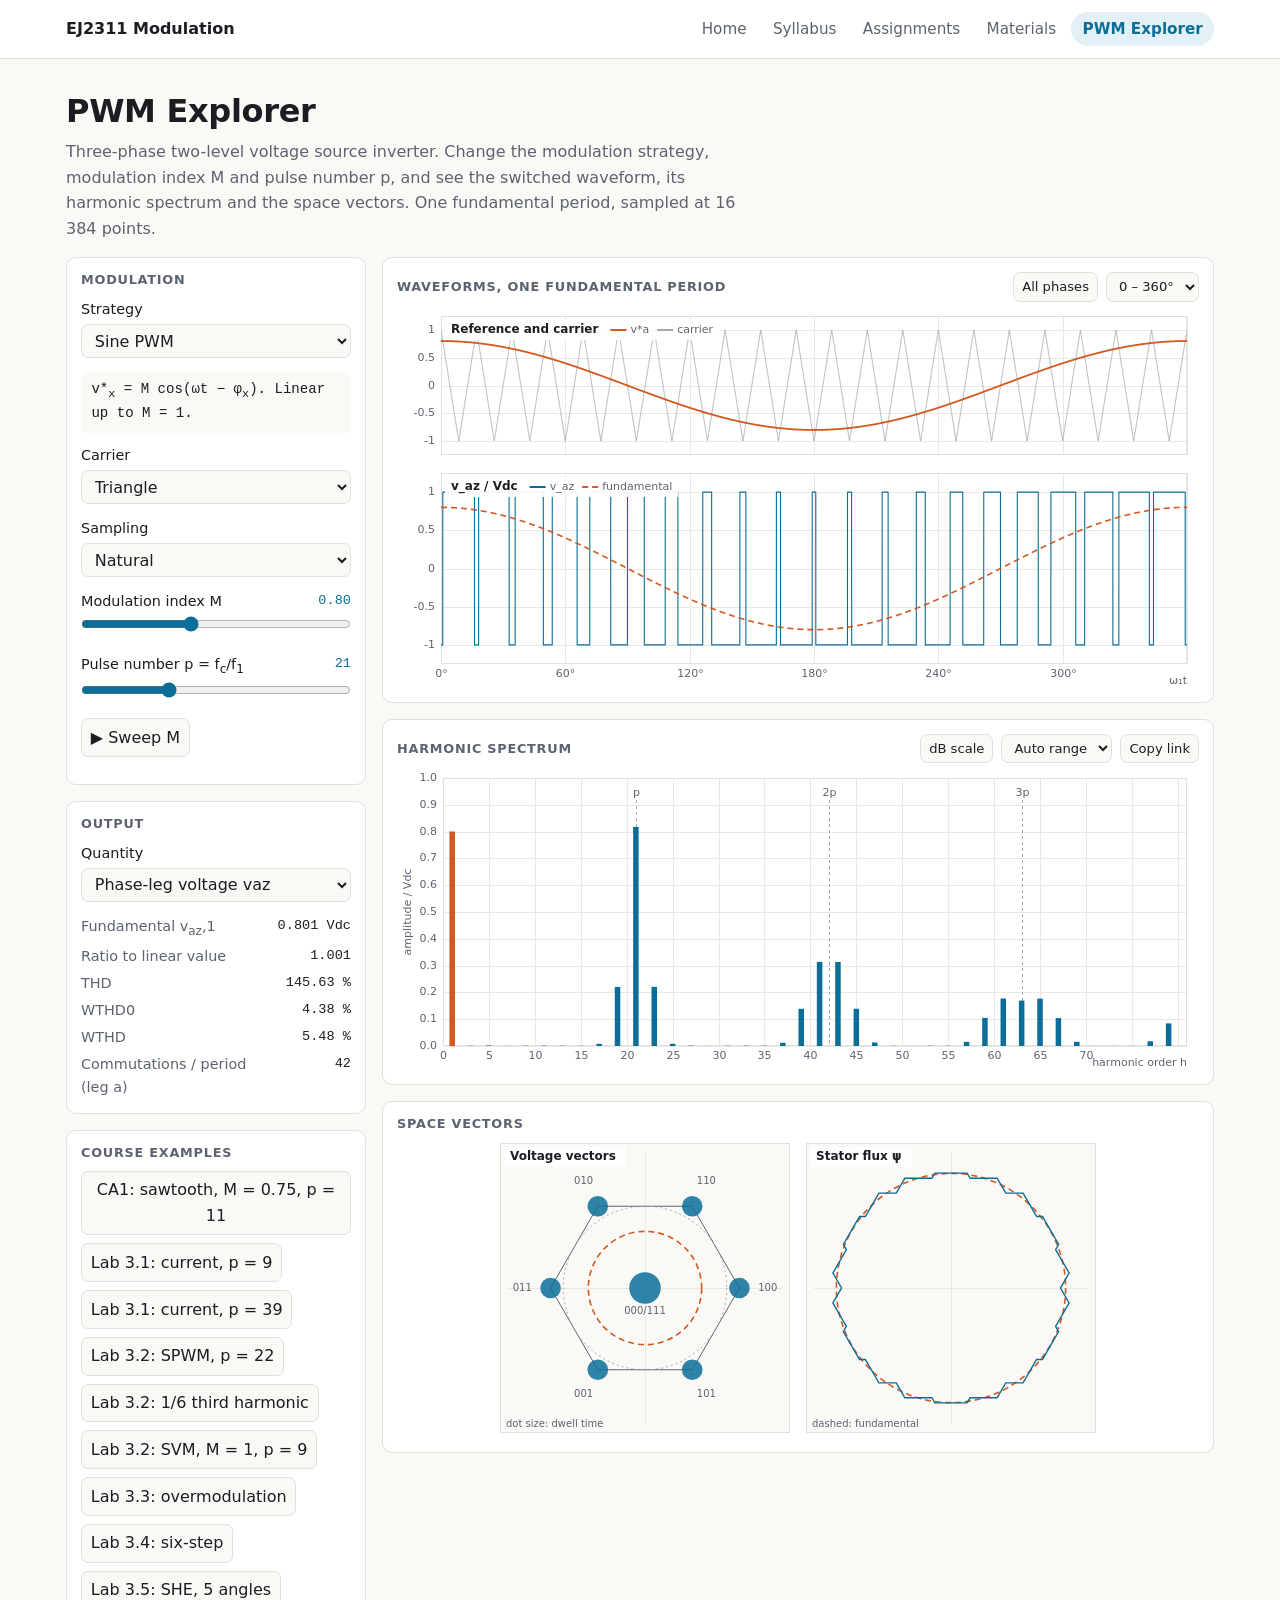
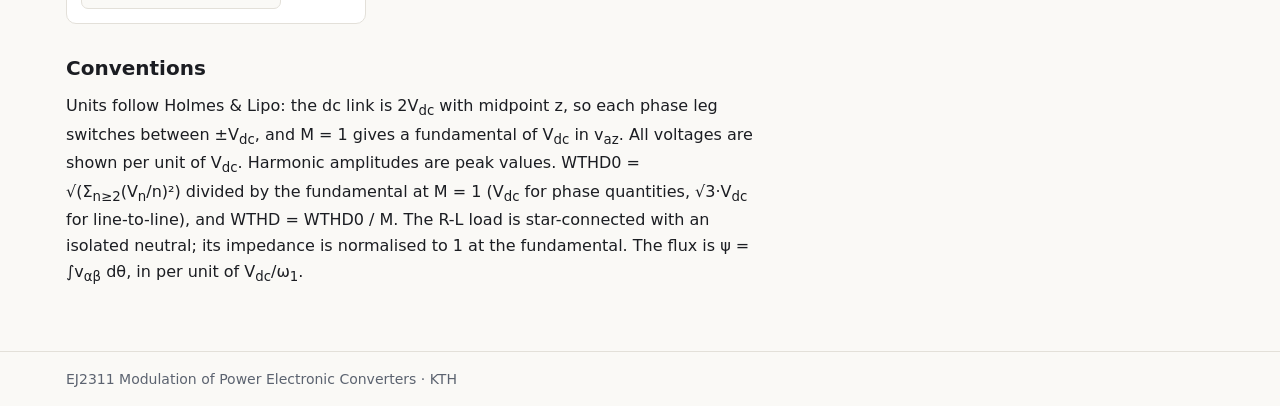
==== explorer.html @ 9af11e2a "Add EJ2311 course site with interactive PWM explorer Static GitHub Pages site for EJ2311 Modulation " ====
<!doctype html>
<html lang="en">
<head>
  <meta charset="utf-8">
  <meta name="viewport" content="width=device-width, initial-scale=1">
  <title>PWM Explorer · EJ2311</title>
  <meta name="description" content="Interactive PWM explorer: carrier-based PWM, zero-sequence injection, SVM, overmodulation, six-step and selective harmonic elimination, with waveform, harmonic spectrum and space vectors.">
  <link rel="stylesheet" href="assets/css/style.css">
</head>
<body>
  <header class="site-header">
    <div class="wrap">
      <a class="brand" href="index.html">EJ2311 Modulation</a>
      <nav aria-label="Main">
        <a href="index.html">Home</a>
        <a href="syllabus.html">Syllabus</a>
        <a href="assignments.html">Assignments</a>
        <a href="materials.html">Materials</a>
        <a href="explorer.html" aria-current="page">PWM Explorer</a>
      </nav>
    </div>
  </header>

  <main class="wrap">
    <h1>PWM Explorer</h1>
    <p class="muted">Three-phase two-level voltage source inverter. Change the modulation strategy, modulation index M and
      pulse number p, and see the switched waveform, its harmonic spectrum and the space vectors.
      One fundamental period, sampled at 16 384 points.</p>

    <div class="demo">
      <!-- Controls -->
      <div>
        <section class="panel" aria-labelledby="h-strat">
          <h2 id="h-strat">Modulation</h2>
          <div class="ctl">
            <label for="strat">Strategy</label>
            <select id="strat">
              <optgroup label="Carrier-based">
                <option value="spwm">Sine PWM</option>
                <option value="thi">Sine PWM + 1/6 third harmonic</option>
                <option value="svm">SVM (centred zero vectors)</option>
                <option value="dpwm1">Discontinuous PWM (DPWM1)</option>
              </optgroup>
              <optgroup label="Programmed">
                <option value="sixstep">Six-step</option>
                <option value="she">Selective harmonic elimination</option>
              </optgroup>
            </select>
          </div>
          <p class="equation" id="equation"></p>
          <div class="ctl" data-for="spwm thi svm dpwm1">
            <label for="carrier">Carrier</label>
            <select id="carrier">
              <option value="tri">Triangle</option>
              <option value="sawr">Sawtooth, rising</option>
              <option value="sawf">Sawtooth, falling</option>
            </select>
          </div>
          <div class="ctl" data-for="spwm thi svm dpwm1">
            <label for="samp">Sampling</label>
            <select id="samp">
              <option value="nat">Natural</option>
              <option value="sym">Regular, symmetrical</option>
              <option value="asym">Regular, asymmetrical</option>
            </select>
          </div>
          <div class="ctl" data-for="she">
            <label for="nshe">Switching angles per quarter period</label>
            <select id="nshe">
              <option value="1">1 angle</option>
              <option value="3">3 angles (eliminates 5, 7)</option>
              <option value="5" selected>5 angles (eliminates 5, 7, 11, 13)</option>
              <option value="7">7 angles (eliminates 5 … 19)</option>
            </select>
          </div>
          <div class="ctl" data-for="spwm thi svm dpwm1 she">
            <label for="M"><span>Modulation index M</span> <output id="M-out"></output></label>
            <input type="range" id="M" min="0" max="2" step="0.01" value="0.8">
          </div>
          <div class="ctl" data-for="spwm thi svm dpwm1">
            <label for="p"><span>Pulse number p = f<sub>c</sub>/f<sub>1</sub></span> <output id="p-out"></output></label>
            <input type="range" id="p" min="3" max="60" step="1" value="21">
          </div>
          <div class="btn-row ctl" data-for="spwm thi svm dpwm1 she">
            <button type="button" id="sweep" aria-pressed="false">▶ Sweep M</button>
          </div>
        </section>

        <section class="panel" aria-labelledby="h-out">
          <h2 id="h-out">Output</h2>
          <div class="ctl">
            <label for="out">Quantity</label>
            <select id="out">
              <option value="vaz">Phase-leg voltage vaz</option>
              <option value="vab">Line-to-line voltage vab</option>
              <option value="van">Load phase voltage van</option>
              <option value="ia">Phase current ia (R-L load)</option>
            </select>
          </div>
          <div class="ctl" id="phi-ctl">
            <label for="phi"><span>Load angle φ<sub>1</sub> = atan(ω<sub>1</sub>L/R)</span> <output id="phi-out"></output></label>
            <input type="range" id="phi" min="0" max="89" step="1" value="70">
          </div>
          <dl class="readout" id="readout"></dl>
          <p class="note" id="note" role="status"></p>
          <p class="info" id="info"></p>
        </section>

        <section class="panel" aria-labelledby="h-presets">
          <h2 id="h-presets">Course examples</h2>
          <div class="btn-row" id="presets"></div>
        </section>
      </div>

      <!-- Plots -->
      <div>
        <section class="panel" aria-labelledby="h-time">
          <div class="plot-head">
            <h2 id="h-time">Waveforms, one fundamental period</h2>
            <div class="btn-row">
              <button type="button" id="allph" aria-pressed="false">All phases</button>
              <select id="view" aria-label="Angle range shown">
                <option value="360" selected>0 – 360°</option>
                <option value="180">0 – 180°</option>
                <option value="90">0 – 90°</option>
              </select>
            </div>
          </div>
          <canvas class="plot" id="timeCanvas" role="img" aria-label="Carrier and references, and the switched output waveform"></canvas>
        </section>

        <section class="panel" aria-labelledby="h-spec">
          <div class="plot-head">
            <h2 id="h-spec">Harmonic spectrum</h2>
            <div class="btn-row">
              <button type="button" id="scale" aria-pressed="false">dB scale</button>
              <select id="hmax" aria-label="Highest harmonic shown">
                <option value="auto" selected>Auto range</option>
                <option value="25">h ≤ 25</option>
                <option value="50">h ≤ 50</option>
                <option value="100">h ≤ 100</option>
                <option value="200">h ≤ 200</option>
              </select>
              <button type="button" id="share">Copy link</button>
            </div>
          </div>
          <canvas class="plot" id="specCanvas" role="img" aria-label="Harmonic amplitudes versus harmonic order"></canvas>
        </section>

        <section class="panel" aria-labelledby="h-sv">
          <div class="plot-head">
            <h2 id="h-sv">Space vectors</h2>
          </div>
          <canvas class="plot" id="svCanvas" role="img" aria-label="Voltage vectors used and stator flux trajectory in the alpha-beta plane"></canvas>
        </section>
      </div>
    </div>

    <h2>Conventions</h2>
    <p>Units follow Holmes &amp; Lipo: the dc link is 2V<sub>dc</sub> with midpoint z, so each phase leg switches between
      ±V<sub>dc</sub>, and M = 1 gives a fundamental of V<sub>dc</sub> in v<sub>az</sub>. All voltages are shown per unit of V<sub>dc</sub>.
      Harmonic amplitudes are peak values. WTHD0 = √(Σ<sub>n≥2</sub>(V<sub>n</sub>/n)²) divided by the fundamental at M = 1
      (V<sub>dc</sub> for phase quantities, √3·V<sub>dc</sub> for line-to-line), and WTHD = WTHD0 / M.
      The R-L load is star-connected with an isolated neutral; its impedance is normalised to 1 at the fundamental.
      The flux is ψ = ∫v<sub>αβ</sub> dθ, in per unit of V<sub>dc</sub>/ω<sub>1</sub>.</p>
  </main>

  <footer class="site-footer"><div class="wrap">EJ2311 Modulation of Power Electronic Converters · KTH</div></footer>

  <script src="assets/js/fft.js"></script>
  <script src="assets/js/explorer.js"></script>
</body>
</html>
---- assets/css/style.css ----
/* Course site styles. Colours are tokens so light/dark both work. */
:root {
  --bg: #faf9f6;
  --surface: #ffffff;
  --text: #1b1d22;
  --muted: #5c6370;
  --border: #e3e0d9;
  --accent: #0b6e99;
  --accent-soft: #e3f1f7;
  --c-signal: #0b6e99;   /* modulated output */
  --c-message: #d4581f;  /* message / reference */
  --c-aux: #7a8f3c;      /* second message trace (Q, phase b) */
  --c-third: #8a5cc2;    /* third phase */
  --c-carrier: #a3a8b1;  /* carrier, envelopes */
  --c-grid: #ebe8e1;
  --warn: #a8480f;
  --radius: 10px;
  --font: system-ui, -apple-system, "Segoe UI", Roboto, sans-serif;
  --mono: ui-monospace, "Cascadia Code", Consolas, monospace;
}
@media (prefers-color-scheme: dark) {
  :root {
    --bg: #14161a;
    --surface: #1c1f25;
    --text: #e8e8ea;
    --muted: #9aa1ad;
    --border: #2d3139;
    --accent: #5ab8de;
    --accent-soft: #1d3642;
    --c-signal: #5ab8de;
    --c-message: #f09a63;
    --c-aux: #b5cc6e;
    --c-third: #b79be6;
    --c-carrier: #6b727e;
    --c-grid: #262a31;
    --warn: #f0a877;
  }
}

* { box-sizing: border-box; }
html { -webkit-text-size-adjust: 100%; }
body {
  margin: 0;
  background: var(--bg);
  color: var(--text);
  font: 16px/1.6 var(--font);
}
a { color: var(--accent); }
h1, h2, h3 { line-height: 1.25; text-wrap: balance; }
h1 { font-size: 2rem; margin: 0 0 .5rem; letter-spacing: -.01em; }
h2 { font-size: 1.25rem; margin: 2rem 0 .75rem; }
p { margin: 0 0 1rem; max-width: 68ch; }
.muted { color: var(--muted); }

/* Header / nav */
.site-header { border-bottom: 1px solid var(--border); background: var(--surface); }
.site-header .wrap { display: flex; flex-wrap: wrap; align-items: center; gap: .25rem 1.5rem; padding-block: .75rem; }
.brand { font-weight: 650; color: var(--text); text-decoration: none; margin-right: auto; }
.site-header nav { display: flex; flex-wrap: wrap; gap: .25rem; }
.site-header nav a {
  padding: .3rem .7rem; border-radius: 999px; text-decoration: none;
  color: var(--muted); font-size: .95rem;
}
.site-header nav a:hover { color: var(--text); background: var(--accent-soft); }
.site-header nav a[aria-current="page"] { color: var(--accent); background: var(--accent-soft); font-weight: 600; }

.wrap { max-width: 1180px; margin: 0 auto; padding-inline: 16px; }
main.wrap { padding-block: 2rem 3rem; }
.site-footer { border-top: 1px solid var(--border); color: var(--muted); font-size: .875rem; }
.site-footer .wrap { padding-block: 1rem; }

/* Cards */
.cards { display: grid; grid-template-columns: repeat(auto-fit, minmax(230px, 1fr)); gap: 14px; margin: 1.25rem 0; }
.card {
  display: block; padding: 1rem 1.1rem; background: var(--surface);
  border: 1px solid var(--border); border-radius: var(--radius);
  text-decoration: none; color: inherit;
}
a.card:hover { border-color: var(--accent); }
.card h3 { margin: 0 0 .25rem; font-size: 1.05rem; color: var(--accent); }
.card p { margin: 0; color: var(--muted); font-size: .93rem; }

/* Tables */
.table-scroll { overflow-x: auto; }
table { border-collapse: collapse; width: 100%; background: var(--surface); border: 1px solid var(--border); border-radius: var(--radius); }
th, td { text-align: left; padding: .55rem .8rem; border-bottom: 1px solid var(--border); vertical-align: top; }
th { font-size: .8rem; text-transform: uppercase; letter-spacing: .05em; color: var(--muted); }
tr:last-child td { border-bottom: 0; }
td.num { font-variant-numeric: tabular-nums; white-space: nowrap; }

/* ---------- Interactive demo layout ---------- */
.demo { display: grid; grid-template-columns: 300px minmax(0, 1fr); gap: 16px; align-items: start; }
.demo > * { min-width: 0; }
@media (max-width: 860px) { .demo { grid-template-columns: minmax(0, 1fr); } }

.panel { background: var(--surface); border: 1px solid var(--border); border-radius: var(--radius); padding: 14px; }
.panel + .panel { margin-top: 16px; }
.panel h2 { margin: 0 0 .6rem; font-size: .8rem; text-transform: uppercase; letter-spacing: .06em; color: var(--muted); }

.ctl { margin-bottom: .8rem; }
.ctl[hidden] { display: none; }
.ctl label { display: flex; justify-content: space-between; gap: .5rem; font-size: .9rem; }
.ctl output { font-family: var(--mono); font-size: .85rem; color: var(--accent); white-space: nowrap; }
.ctl input[type="range"] { width: 100%; margin: .2rem 0 0; accent-color: var(--accent); }
select, button {
  font: inherit; color: var(--text); background: var(--bg);
  border: 1px solid var(--border); border-radius: 7px; padding: .35rem .55rem;
}
select { width: 100%; margin-top: .2rem; }
button { cursor: pointer; }
button:hover { border-color: var(--accent); }
button[aria-pressed="true"] { background: var(--accent-soft); border-color: var(--accent); color: var(--accent); }
.btn-row { display: flex; gap: .5rem; flex-wrap: wrap; }
:focus-visible { outline: 2px solid var(--accent); outline-offset: 2px; }

.equation { font-family: var(--mono); font-size: .88rem; background: var(--bg); border-radius: 7px; padding: .5rem .65rem; margin: 0 0 .7rem; line-height: 1.5; }
.readout { display: grid; grid-template-columns: 1fr auto; gap: .25rem .75rem; margin: 0; font-size: .9rem; }
.readout dt { color: var(--muted); }
.readout dd { margin: 0; font-family: var(--mono); font-size: .85rem; text-align: right; font-variant-numeric: tabular-nums; }
.note { margin: .7rem 0 0; font-size: .85rem; color: var(--warn); }
.note:empty, .info:empty { display: none; }
.info { margin: .6rem 0 0; font-size: .85rem; color: var(--muted); }

.plot-head { display: flex; align-items: center; justify-content: space-between; gap: .5rem; flex-wrap: wrap; margin-bottom: .4rem; }
.plot-head h2 { margin: 0; }
.plot-head .btn-row button, .plot-head select { font-size: .82rem; padding: .2rem .5rem; width: auto; margin: 0; }
canvas.plot { display: block; width: 100%; touch-action: pan-y; }
#timeCanvas { height: 380px; }
#specCanvas { height: 300px; cursor: crosshair; }
#svCanvas { height: 300px; }
@media (max-width: 520px) { #svCanvas { height: 200px; } #timeCanvas { height: 340px; } }
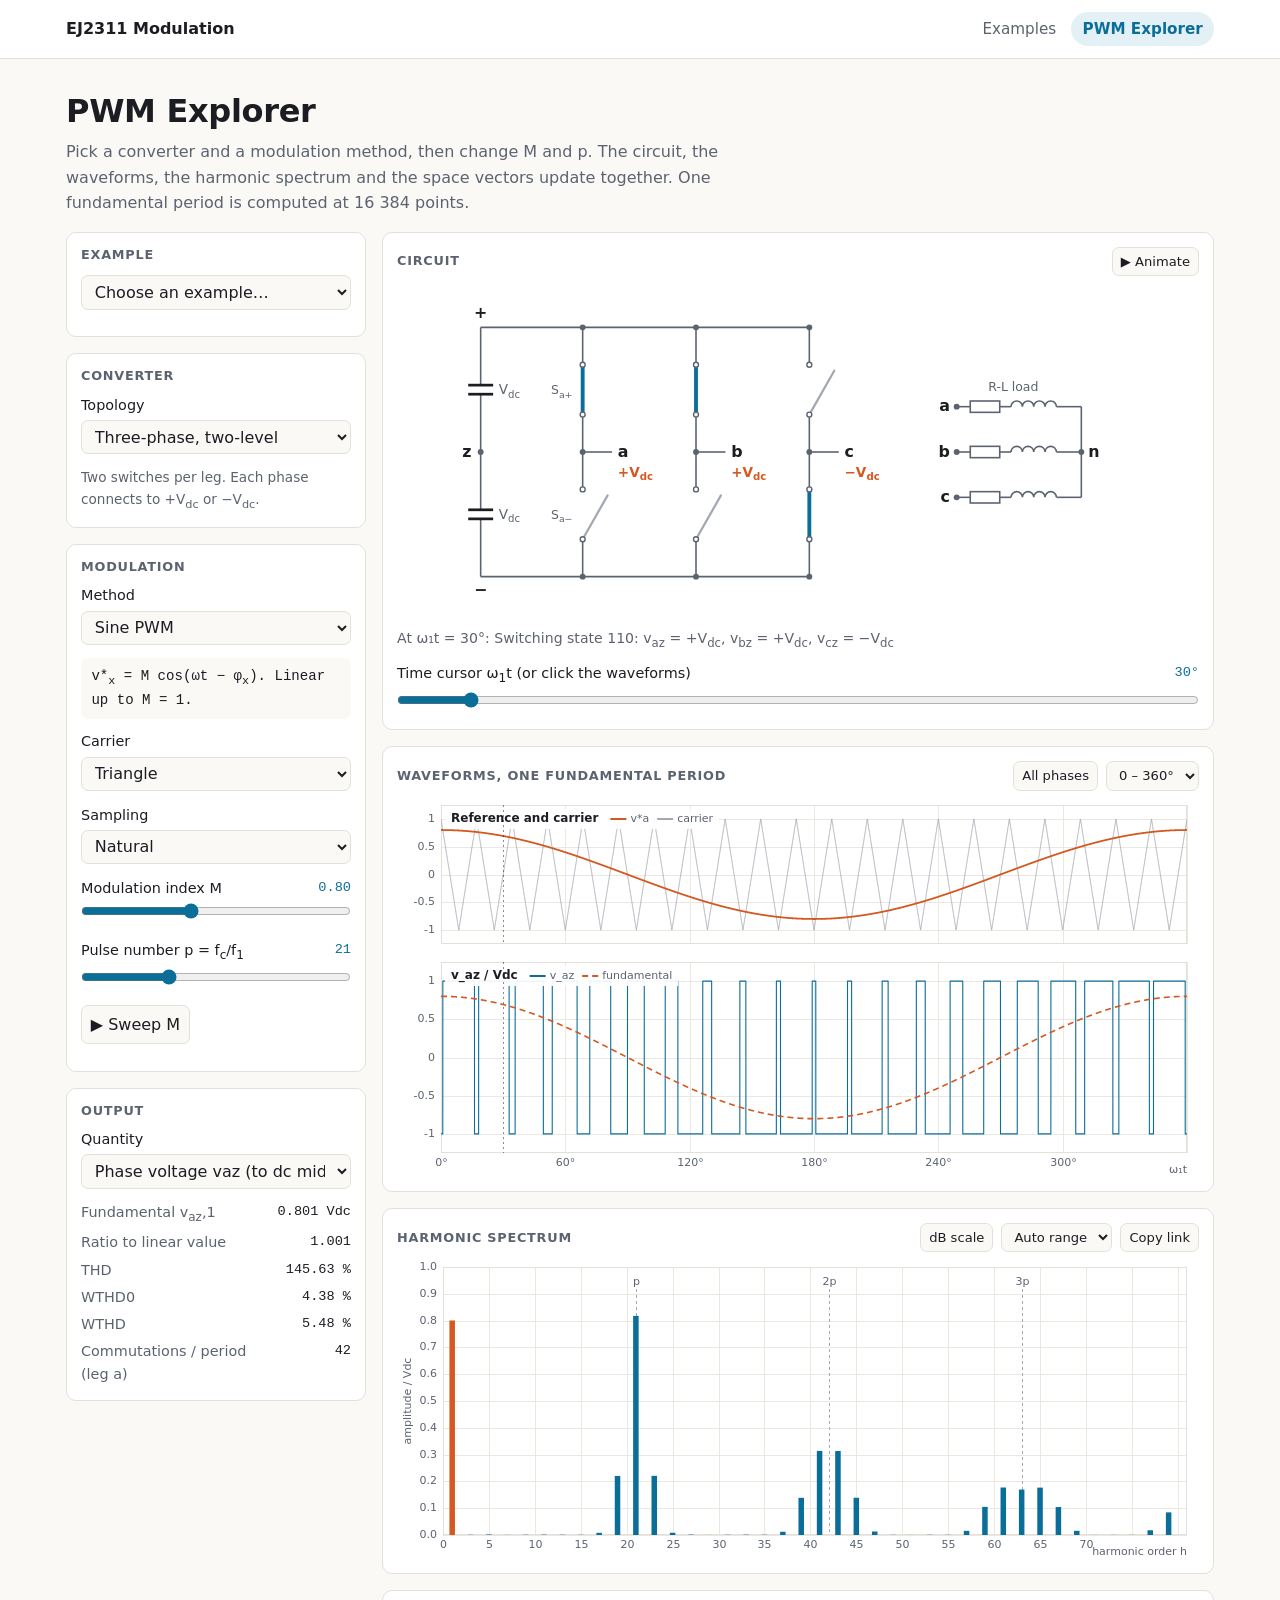
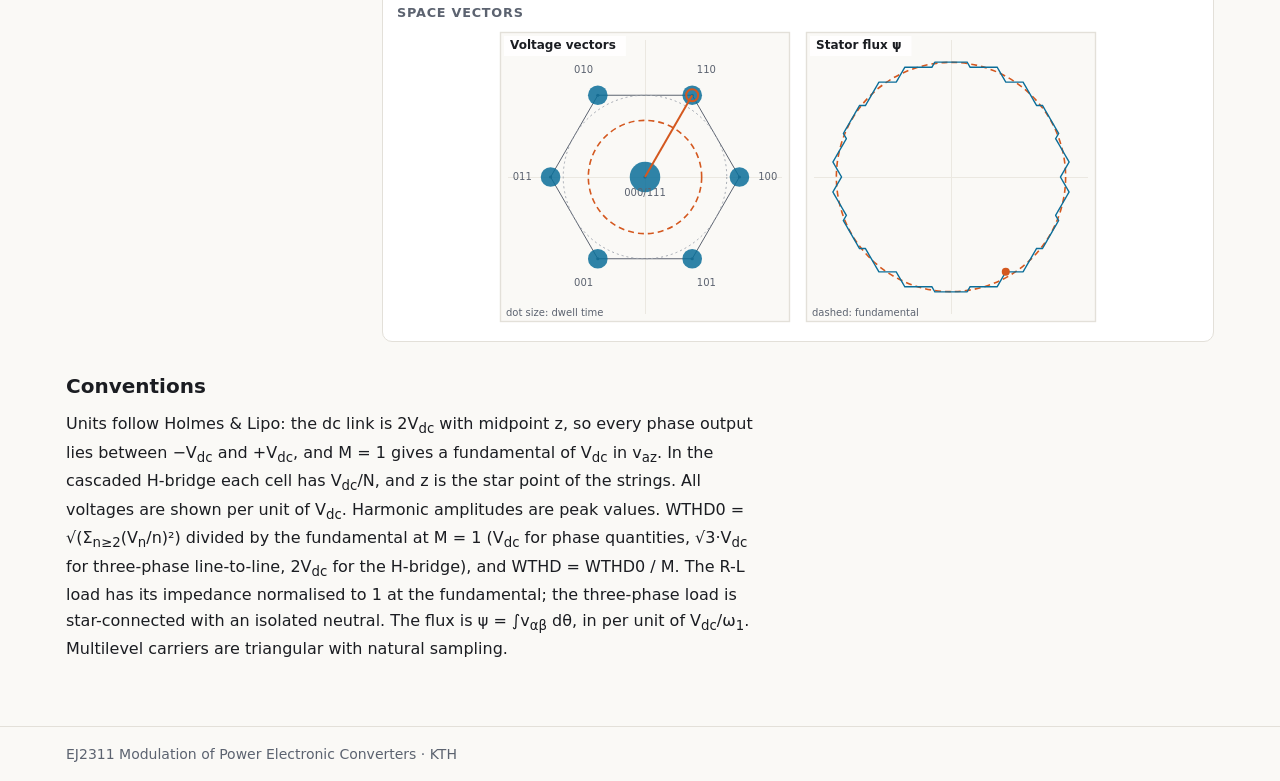
==== commit aba155ed: "Turn the site into a PWM visualisation site Replace the syllabus, assignments and materials pages wi" ====
--- a/explorer.html
+++ b/explorer.html
@@ -4,7 +4,7 @@
   <meta charset="utf-8">
   <meta name="viewport" content="width=device-width, initial-scale=1">
   <title>PWM Explorer · EJ2311</title>
-  <meta name="description" content="Interactive PWM explorer: carrier-based PWM, zero-sequence injection, SVM, overmodulation, six-step and selective harmonic elimination, with waveform, harmonic spectrum and space vectors.">
+  <meta name="description" content="Interactive PWM explorer: two-level, H-bridge, NPC and cascaded H-bridge converters with carrier PWM, third-harmonic injection, SVM, DPWM, six-step and harmonic elimination. Waveforms, harmonic spectrum, space vectors and an animated circuit.">
   <link rel="stylesheet" href="assets/css/style.css">
 </head>
 <body>
@@ -12,10 +12,7 @@
     <div class="wrap">
       <a class="brand" href="index.html">EJ2311 Modulation</a>
       <nav aria-label="Main">
-        <a href="index.html">Home</a>
-        <a href="syllabus.html">Syllabus</a>
-        <a href="assignments.html">Assignments</a>
-        <a href="materials.html">Materials</a>
+        <a href="index.html">Examples</a>
         <a href="explorer.html" aria-current="page">PWM Explorer</a>
       </nav>
     </div>
@@ -23,22 +20,70 @@
 
   <main class="wrap">
     <h1>PWM Explorer</h1>
-    <p class="muted">Three-phase two-level voltage source inverter. Change the modulation strategy, modulation index M and
-      pulse number p, and see the switched waveform, its harmonic spectrum and the space vectors.
-      One fundamental period, sampled at 16 384 points.</p>
+    <p class="muted">Pick a converter and a modulation method, then change M and p. The circuit, the waveforms, the harmonic
+      spectrum and the space vectors update together. One fundamental period is computed at 16 384 points.</p>
 
     <div class="demo">
       <!-- Controls -->
       <div>
+        <section class="panel" aria-labelledby="h-ex">
+          <h2 id="h-ex">Example</h2>
+          <div class="ctl">
+            <label for="example" class="sr-only">Load an example</label>
+            <select id="example">
+              <option value="">Choose an example…</option>
+            </select>
+          </div>
+          <p class="info" id="exText"></p>
+        </section>
+
+        <section class="panel" aria-labelledby="h-conv">
+          <h2 id="h-conv">Converter</h2>
+          <div class="ctl">
+            <label for="topo">Topology</label>
+            <select id="topo">
+              <option value="2l">Three-phase, two-level</option>
+              <option value="hb">Single-phase H-bridge</option>
+              <option value="npc">Three-phase, three-level NPC</option>
+              <option value="chb">Three-phase cascaded H-bridge</option>
+            </select>
+          </div>
+          <p class="info" id="topoText"></p>
+          <div class="ctl" data-topo="chb">
+            <label for="cells">Cells per phase</label>
+            <select id="cells">
+              <option value="1">1 cell (3 levels)</option>
+              <option value="2" selected>2 cells (5 levels)</option>
+              <option value="3">3 cells (7 levels)</option>
+            </select>
+          </div>
+          <div class="ctl" data-topo="npc chb" data-for="spwm thi svm">
+            <label for="arr">Carriers</label>
+            <select id="arr">
+              <option value="ps">Phase-shifted (PS)</option>
+              <option value="pd" selected>Phase disposition (PD)</option>
+              <option value="pod">Phase opposition disposition (POD)</option>
+              <option value="apod">Alternative phase opposition (APOD)</option>
+            </select>
+          </div>
+          <div class="ctl" data-topo="hb">
+            <label for="hbmod">Switching</label>
+            <select id="hbmod">
+              <option value="bip">Bipolar: leg b = inverse of leg a (2 levels)</option>
+              <option value="uni" selected>Unipolar: leg b uses −v* (3 levels)</option>
+            </select>
+          </div>
+        </section>
+
         <section class="panel" aria-labelledby="h-strat">
           <h2 id="h-strat">Modulation</h2>
           <div class="ctl">
-            <label for="strat">Strategy</label>
+            <label for="strat">Method</label>
             <select id="strat">
               <optgroup label="Carrier-based">
                 <option value="spwm">Sine PWM</option>
                 <option value="thi">Sine PWM + 1/6 third harmonic</option>
-                <option value="svm">SVM (centred zero vectors)</option>
+                <option value="svm">SVM (min–max zero sequence)</option>
                 <option value="dpwm1">Discontinuous PWM (DPWM1)</option>
               </optgroup>
               <optgroup label="Programmed">
@@ -48,7 +93,7 @@
             </select>
           </div>
           <p class="equation" id="equation"></p>
-          <div class="ctl" data-for="spwm thi svm dpwm1">
+          <div class="ctl" data-for="spwm thi svm dpwm1" data-topo="2l hb">
             <label for="carrier">Carrier</label>
             <select id="carrier">
               <option value="tri">Triangle</option>
@@ -56,7 +101,7 @@
               <option value="sawf">Sawtooth, falling</option>
             </select>
           </div>
-          <div class="ctl" data-for="spwm thi svm dpwm1">
+          <div class="ctl" data-for="spwm thi svm dpwm1" data-topo="2l hb">
             <label for="samp">Sampling</label>
             <select id="samp">
               <option value="nat">Natural</option>
@@ -91,10 +136,10 @@
           <div class="ctl">
             <label for="out">Quantity</label>
             <select id="out">
-              <option value="vaz">Phase-leg voltage vaz</option>
-              <option value="vab">Line-to-line voltage vab</option>
+              <option value="vaz">Phase voltage vaz (to dc midpoint z)</option>
+              <option value="vab">Line-to-line / load voltage vab</option>
               <option value="van">Load phase voltage van</option>
-              <option value="ia">Phase current ia (R-L load)</option>
+              <option value="ia">Load current ia (R-L load)</option>
             </select>
           </div>
           <div class="ctl" id="phi-ctl">
@@ -105,20 +150,30 @@
           <p class="note" id="note" role="status"></p>
           <p class="info" id="info"></p>
         </section>
-
-        <section class="panel" aria-labelledby="h-presets">
-          <h2 id="h-presets">Course examples</h2>
-          <div class="btn-row" id="presets"></div>
-        </section>
       </div>
 
       <!-- Plots -->
       <div>
+        <section class="panel" aria-labelledby="h-circ">
+          <div class="plot-head">
+            <h2 id="h-circ">Circuit</h2>
+            <div class="btn-row">
+              <button type="button" id="play" aria-pressed="false">▶ Animate</button>
+            </div>
+          </div>
+          <div id="circuit" class="circuit"></div>
+          <p class="circuit-status" id="circuitStatus" aria-live="off"></p>
+          <div class="ctl cursor-ctl">
+            <label for="cur"><span>Time cursor ω<sub>1</sub>t (or click the waveforms)</span> <output id="cur-out"></output></label>
+            <input type="range" id="cur" min="0" max="359" step="0.5" value="30">
+          </div>
+        </section>
+
         <section class="panel" aria-labelledby="h-time">
           <div class="plot-head">
             <h2 id="h-time">Waveforms, one fundamental period</h2>
             <div class="btn-row">
-              <button type="button" id="allph" aria-pressed="false">All phases</button>
+              <button type="button" id="allph" aria-pressed="false" data-topo="2l npc chb">All phases</button>
               <select id="view" aria-label="Angle range shown">
                 <option value="360" selected>0 – 360°</option>
                 <option value="180">0 – 180°</option>
@@ -126,7 +181,7 @@
               </select>
             </div>
           </div>
-          <canvas class="plot" id="timeCanvas" role="img" aria-label="Carrier and references, and the switched output waveform"></canvas>
+          <canvas class="plot" id="timeCanvas" role="img" aria-label="Carriers and references, and the switched output waveform"></canvas>
         </section>
 
         <section class="panel" aria-labelledby="h-spec">
@@ -147,7 +202,7 @@
           <canvas class="plot" id="specCanvas" role="img" aria-label="Harmonic amplitudes versus harmonic order"></canvas>
         </section>
 
-        <section class="panel" aria-labelledby="h-sv">
+        <section class="panel" aria-labelledby="h-sv" data-topo="2l npc chb">
           <div class="plot-head">
             <h2 id="h-sv">Space vectors</h2>
           </div>
@@ -157,17 +212,20 @@
     </div>
 
     <h2>Conventions</h2>
-    <p>Units follow Holmes &amp; Lipo: the dc link is 2V<sub>dc</sub> with midpoint z, so each phase leg switches between
-      ±V<sub>dc</sub>, and M = 1 gives a fundamental of V<sub>dc</sub> in v<sub>az</sub>. All voltages are shown per unit of V<sub>dc</sub>.
+    <p>Units follow Holmes &amp; Lipo: the dc link is 2V<sub>dc</sub> with midpoint z, so every phase output lies between
+      −V<sub>dc</sub> and +V<sub>dc</sub>, and M = 1 gives a fundamental of V<sub>dc</sub> in v<sub>az</sub>. In the cascaded H-bridge
+      each cell has V<sub>dc</sub>/N, and z is the star point of the strings. All voltages are shown per unit of V<sub>dc</sub>.
       Harmonic amplitudes are peak values. WTHD0 = √(Σ<sub>n≥2</sub>(V<sub>n</sub>/n)²) divided by the fundamental at M = 1
-      (V<sub>dc</sub> for phase quantities, √3·V<sub>dc</sub> for line-to-line), and WTHD = WTHD0 / M.
-      The R-L load is star-connected with an isolated neutral; its impedance is normalised to 1 at the fundamental.
-      The flux is ψ = ∫v<sub>αβ</sub> dθ, in per unit of V<sub>dc</sub>/ω<sub>1</sub>.</p>
+      (V<sub>dc</sub> for phase quantities, √3·V<sub>dc</sub> for three-phase line-to-line, 2V<sub>dc</sub> for the H-bridge),
+      and WTHD = WTHD0 / M. The R-L load has its impedance normalised to 1 at the fundamental; the three-phase load is
+      star-connected with an isolated neutral. The flux is ψ = ∫v<sub>αβ</sub> dθ, in per unit of V<sub>dc</sub>/ω<sub>1</sub>.
+      Multilevel carriers are triangular with natural sampling.</p>
   </main>
 
   <footer class="site-footer"><div class="wrap">EJ2311 Modulation of Power Electronic Converters · KTH</div></footer>
 
   <script src="assets/js/fft.js"></script>
+  <script src="assets/js/examples.js"></script>
   <script src="assets/js/explorer.js"></script>
 </body>
 </html>
--- a/assets/css/style.css
+++ b/assets/css/style.css
@@ -128,4 +128,30 @@
 #timeCanvas { height: 380px; }
 #specCanvas { height: 300px; cursor: crosshair; }
 #svCanvas { height: 300px; }
+#timeCanvas { cursor: col-resize; }
 @media (max-width: 520px) { #svCanvas { height: 200px; } #timeCanvas { height: 340px; } }
+[hidden] { display: none !important; }
+.sr-only { position: absolute; width: 1px; height: 1px; overflow: hidden; clip: rect(0 0 0 0); white-space: nowrap; }
+
+/* Circuit schematic */
+.circuit svg { display: block; width: 100%; height: auto; max-height: 340px; margin: 0 auto; }
+.circuit-status { margin: .3rem 0 .6rem; font-size: .88rem; color: var(--muted); max-width: none; }
+.cursor-ctl { margin-bottom: 0; }
+.sch-w { stroke: var(--muted); stroke-width: 1.4; fill: none; }
+.sch-p { stroke: var(--text); stroke-width: 2.4; }
+.sch-on { stroke: var(--c-signal); stroke-width: 3.4; stroke-linecap: round; }
+.sch-off { stroke: var(--c-carrier); stroke-width: 2; stroke-linecap: round; }
+.sch-c { fill: var(--surface); stroke: var(--muted); stroke-width: 1.2; }
+.sch-dot, .sch-d { fill: var(--muted); }
+.sch-r { fill: var(--surface); stroke: var(--muted); stroke-width: 1.4; }
+.sch-t { fill: var(--muted); font: 12px var(--font); }
+.sch-s { fill: var(--muted); font: 11px var(--font); }
+.sch-l { fill: var(--text); font: 600 14px var(--font); }
+.sch-v { fill: var(--c-message); font: 600 12px var(--font); }
+.sch-sub { font-size: 75%; }
+
+/* Example gallery */
+.ex-group { margin-top: 2rem; }
+.ex-group h2 { margin-bottom: .1rem; }
+.ex-group .src { margin: 0 0 .6rem; font-size: .9rem; }
+.card .open { display: inline-block; margin-top: .5rem; font-size: .88rem; color: var(--accent); }
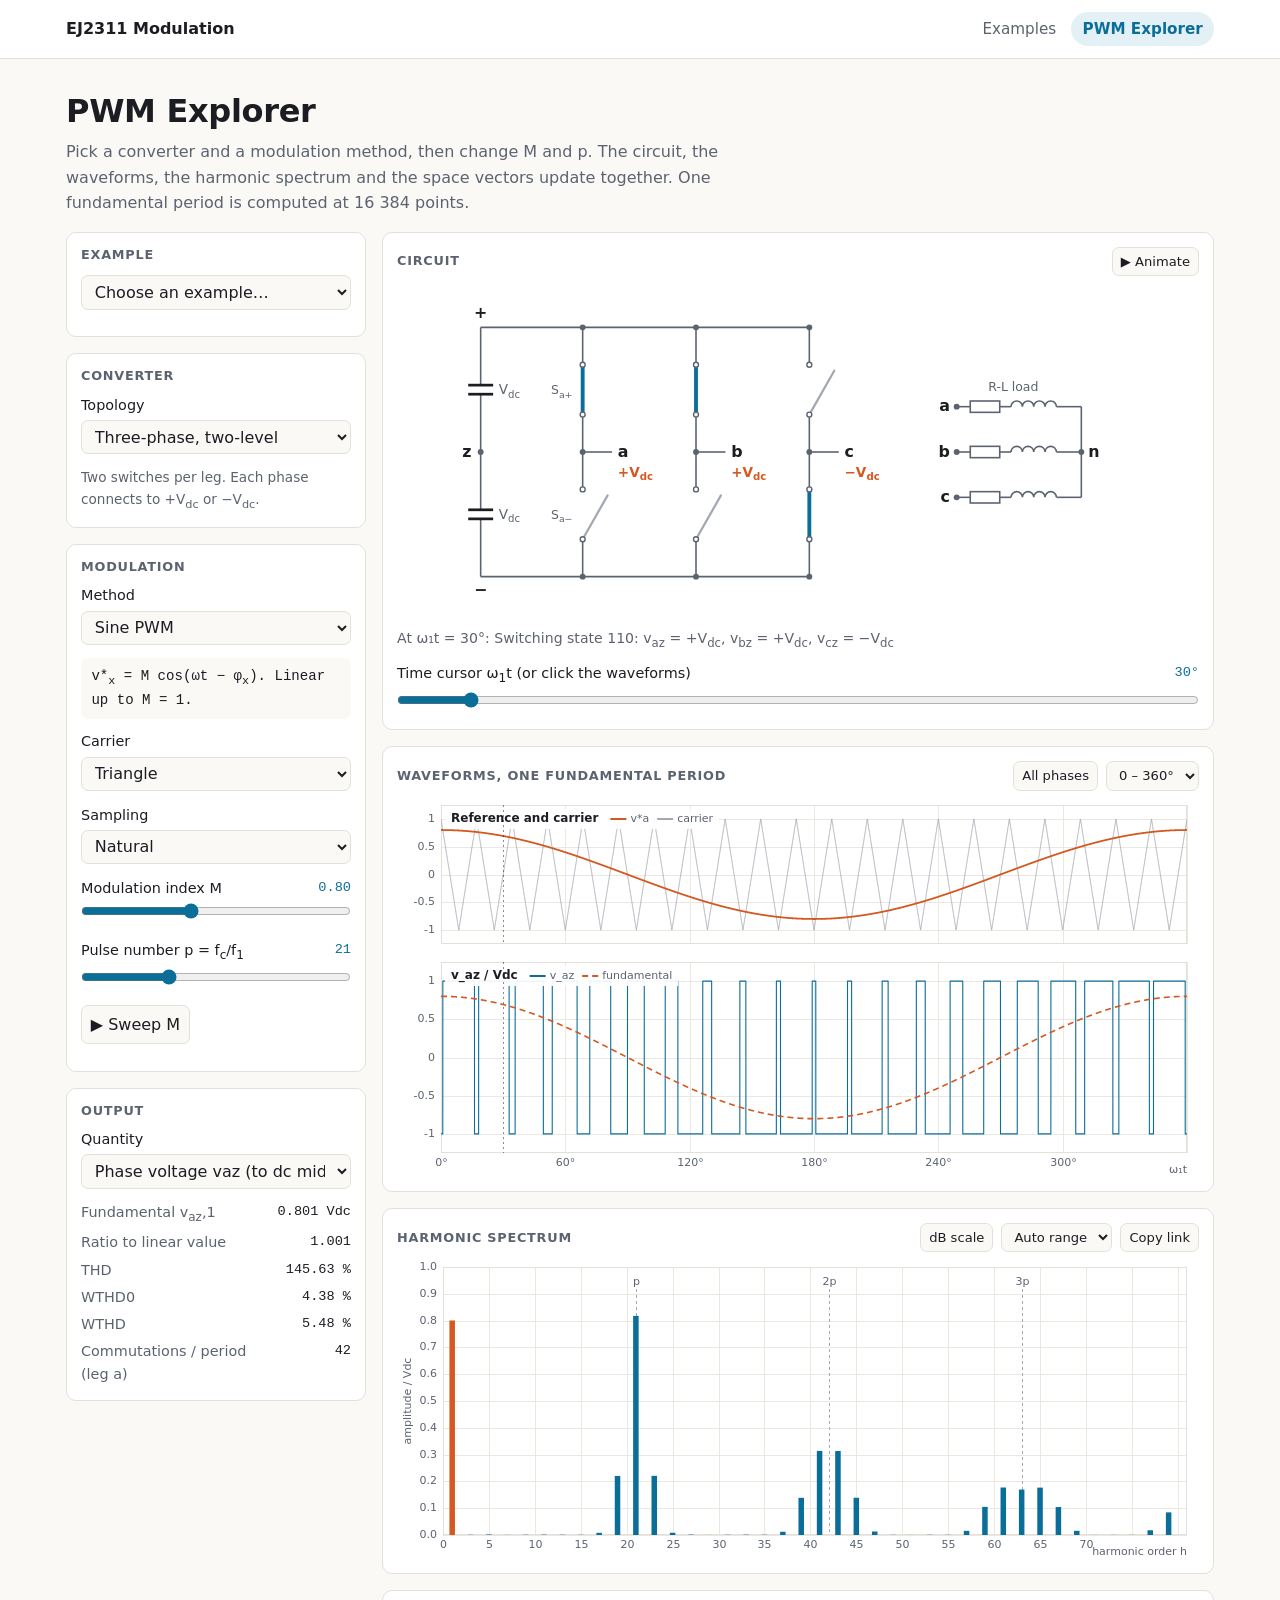
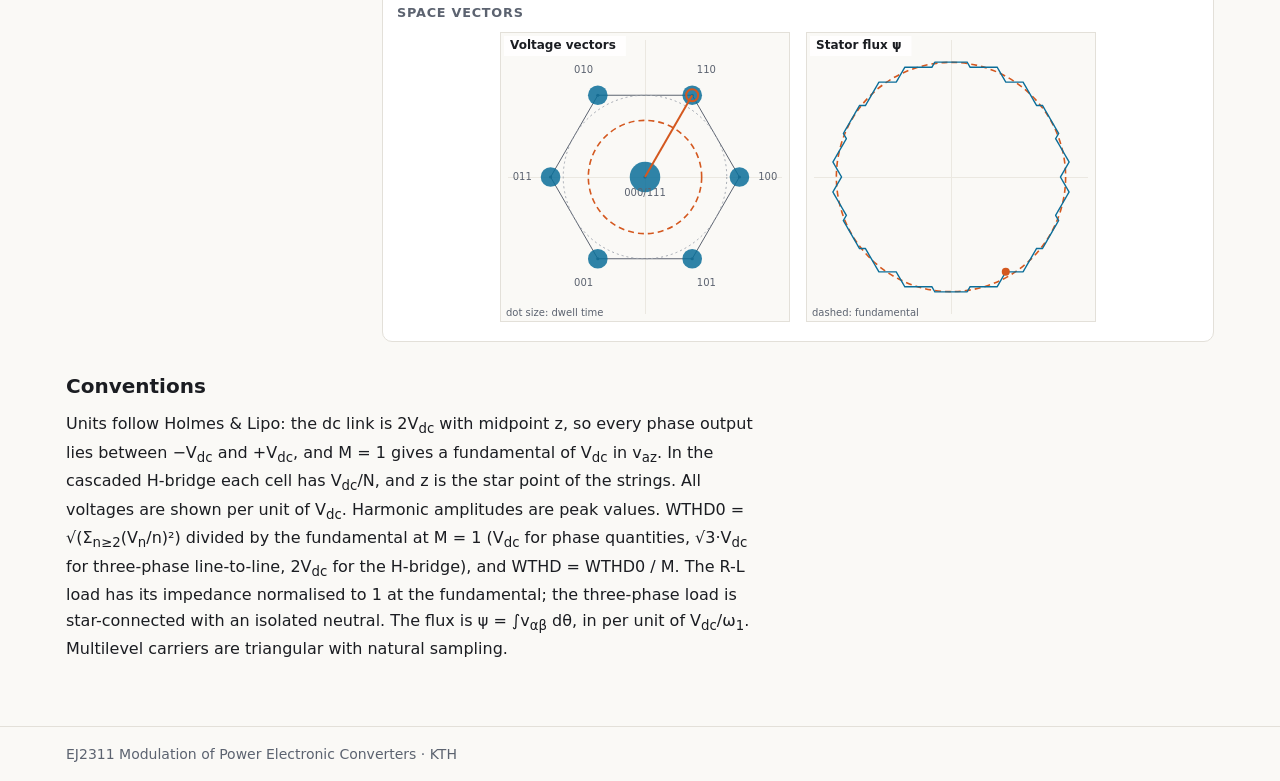
==== commit 948227d3: "Add three-phase flying capacitor converter (3 and 4 levels) Phase-shifted carriers per switch pair, " ====
--- a/explorer.html
+++ b/explorer.html
@@ -46,6 +46,7 @@
               <option value="hb">Single-phase H-bridge</option>
               <option value="npc">Three-phase, three-level NPC</option>
               <option value="chb">Three-phase cascaded H-bridge</option>
+              <option value="fc">Three-phase flying capacitor</option>
             </select>
           </div>
           <p class="info" id="topoText"></p>
@@ -55,6 +56,13 @@
               <option value="1">1 cell (3 levels)</option>
               <option value="2" selected>2 cells (5 levels)</option>
               <option value="3">3 cells (7 levels)</option>
+            </select>
+          </div>
+          <div class="ctl" data-topo="fc">
+            <label for="fcn">Switch pairs per leg</label>
+            <select id="fcn">
+              <option value="2" selected>2 pairs, 1 flying capacitor (3 levels)</option>
+              <option value="3">3 pairs, 2 flying capacitors (4 levels)</option>
             </select>
           </div>
           <div class="ctl" data-topo="npc chb" data-for="spwm thi svm">
--- a/assets/css/style.css
+++ b/assets/css/style.css
@@ -134,7 +134,9 @@
 .sr-only { position: absolute; width: 1px; height: 1px; overflow: hidden; clip: rect(0 0 0 0); white-space: nowrap; }
 
 /* Circuit schematic */
+.circuit { overflow-x: auto; }
 .circuit svg { display: block; width: 100%; height: auto; max-height: 340px; margin: 0 auto; }
+@media (max-width: 600px) { .circuit svg { min-width: 540px; max-height: none; } }
 .circuit-status { margin: .3rem 0 .6rem; font-size: .88rem; color: var(--muted); max-width: none; }
 .cursor-ctl { margin-bottom: 0; }
 .sch-w { stroke: var(--muted); stroke-width: 1.4; fill: none; }
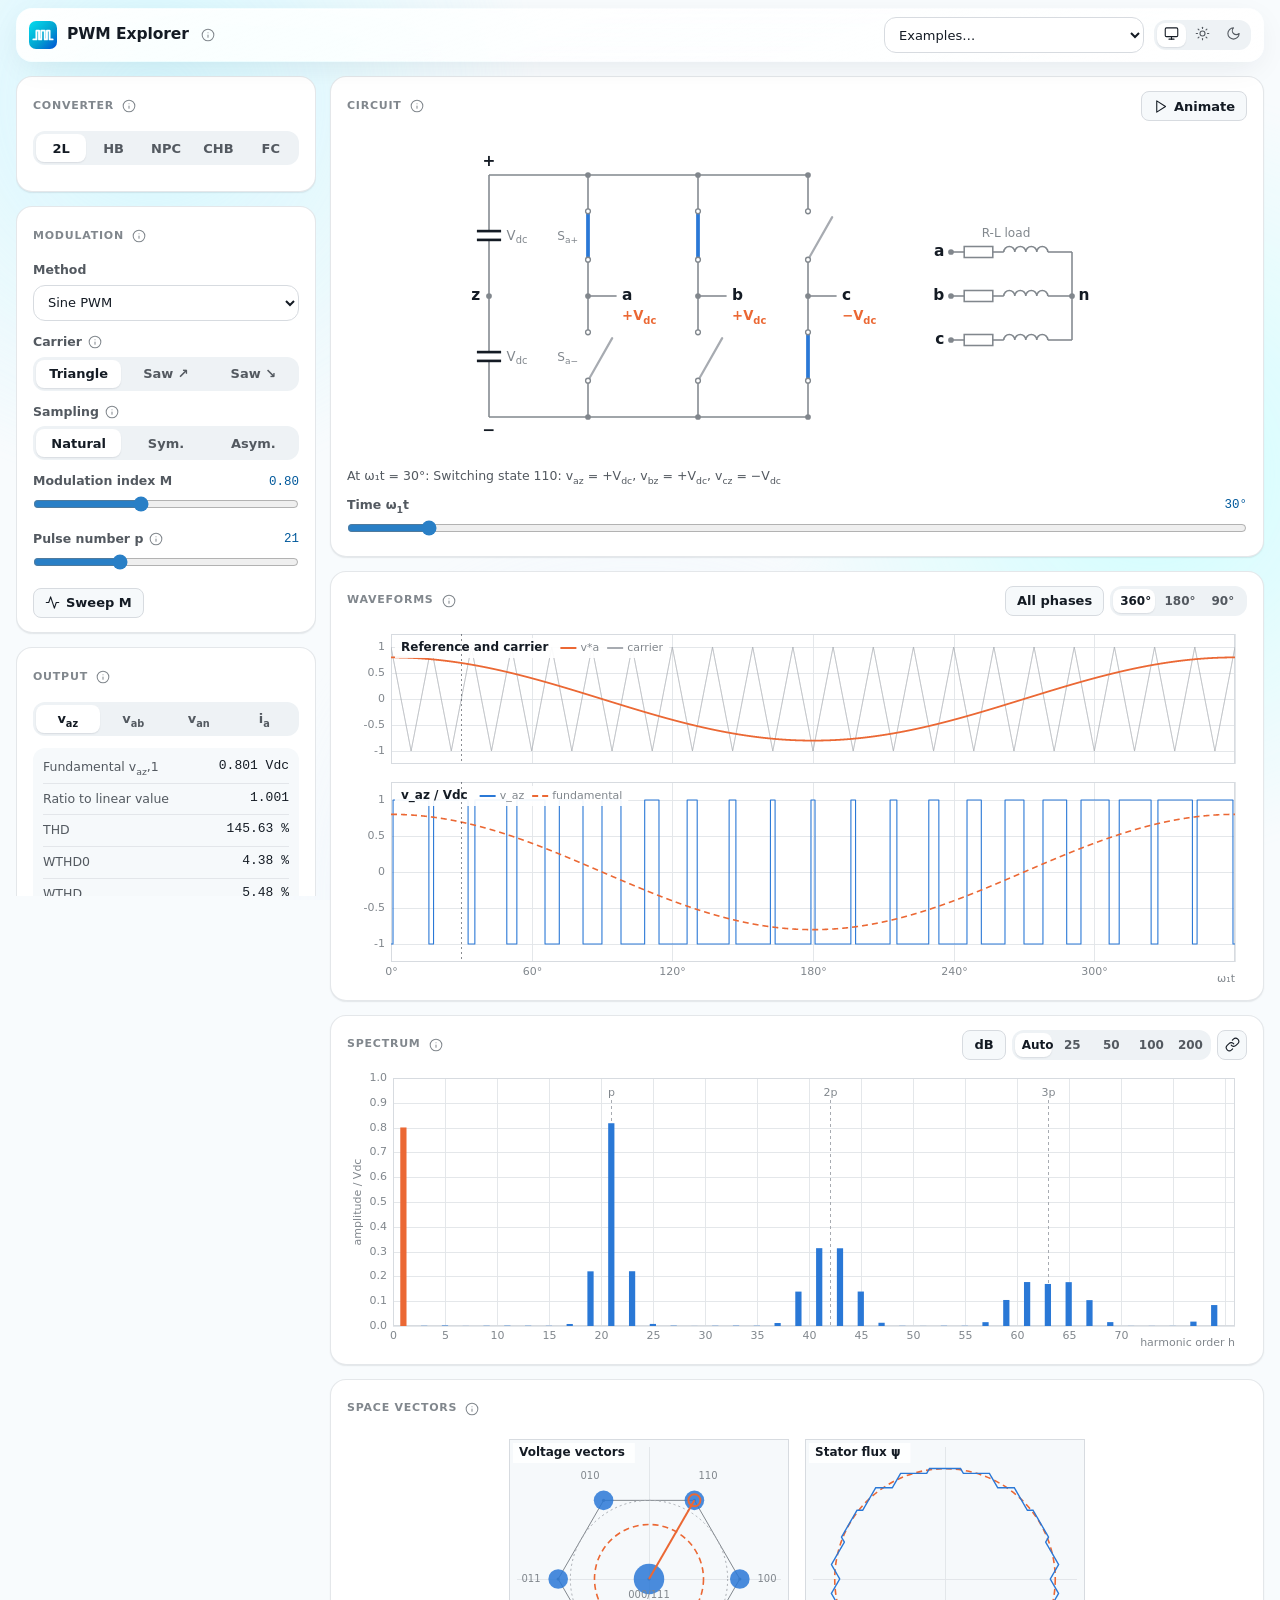
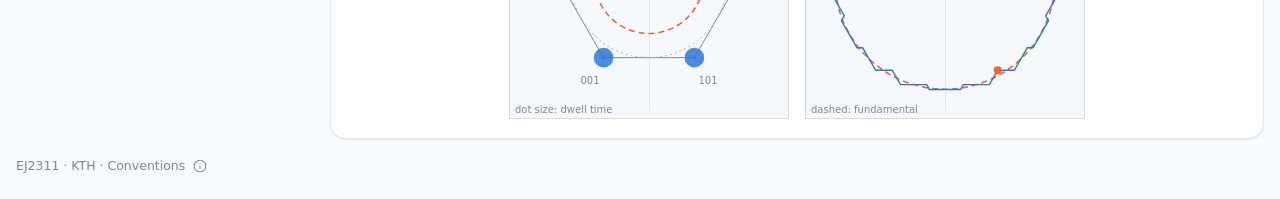
==== commit aeec10d9: "Restyle as a single-file Atlas-style page Theme tokens with light/dark/system themes, glass top bar " ====
--- a/explorer.html
+++ b/explorer.html
@@ -1,239 +1,10 @@
 <!doctype html>
 <html lang="en">
 <head>
-  <meta charset="utf-8">
-  <meta name="viewport" content="width=device-width, initial-scale=1">
-  <title>PWM Explorer · EJ2311</title>
-  <meta name="description" content="Interactive PWM explorer: two-level, H-bridge, NPC and cascaded H-bridge converters with carrier PWM, third-harmonic injection, SVM, DPWM, six-step and harmonic elimination. Waveforms, harmonic spectrum, space vectors and an animated circuit.">
-  <link rel="stylesheet" href="assets/css/style.css">
+<meta charset="utf-8">
+<title>PWM Explorer</title>
+<meta http-equiv="refresh" content="0; url=./">
+<script>location.replace('./' + location.hash);</script>
 </head>
-<body>
-  <header class="site-header">
-    <div class="wrap">
-      <a class="brand" href="index.html">EJ2311 Modulation</a>
-      <nav aria-label="Main">
-        <a href="index.html">Examples</a>
-        <a href="explorer.html" aria-current="page">PWM Explorer</a>
-      </nav>
-    </div>
-  </header>
-
-  <main class="wrap">
-    <h1>PWM Explorer</h1>
-    <p class="muted">Pick a converter and a modulation method, then change M and p. The circuit, the waveforms, the harmonic
-      spectrum and the space vectors update together. One fundamental period is computed at 16 384 points.</p>
-
-    <div class="demo">
-      <!-- Controls -->
-      <div>
-        <section class="panel" aria-labelledby="h-ex">
-          <h2 id="h-ex">Example</h2>
-          <div class="ctl">
-            <label for="example" class="sr-only">Load an example</label>
-            <select id="example">
-              <option value="">Choose an example…</option>
-            </select>
-          </div>
-          <p class="info" id="exText"></p>
-        </section>
-
-        <section class="panel" aria-labelledby="h-conv">
-          <h2 id="h-conv">Converter</h2>
-          <div class="ctl">
-            <label for="topo">Topology</label>
-            <select id="topo">
-              <option value="2l">Three-phase, two-level</option>
-              <option value="hb">Single-phase H-bridge</option>
-              <option value="npc">Three-phase, three-level NPC</option>
-              <option value="chb">Three-phase cascaded H-bridge</option>
-              <option value="fc">Three-phase flying capacitor</option>
-            </select>
-          </div>
-          <p class="info" id="topoText"></p>
-          <div class="ctl" data-topo="chb">
-            <label for="cells">Cells per phase</label>
-            <select id="cells">
-              <option value="1">1 cell (3 levels)</option>
-              <option value="2" selected>2 cells (5 levels)</option>
-              <option value="3">3 cells (7 levels)</option>
-            </select>
-          </div>
-          <div class="ctl" data-topo="fc">
-            <label for="fcn">Switch pairs per leg</label>
-            <select id="fcn">
-              <option value="2" selected>2 pairs, 1 flying capacitor (3 levels)</option>
-              <option value="3">3 pairs, 2 flying capacitors (4 levels)</option>
-            </select>
-          </div>
-          <div class="ctl" data-topo="npc chb" data-for="spwm thi svm">
-            <label for="arr">Carriers</label>
-            <select id="arr">
-              <option value="ps">Phase-shifted (PS)</option>
-              <option value="pd" selected>Phase disposition (PD)</option>
-              <option value="pod">Phase opposition disposition (POD)</option>
-              <option value="apod">Alternative phase opposition (APOD)</option>
-            </select>
-          </div>
-          <div class="ctl" data-topo="hb">
-            <label for="hbmod">Switching</label>
-            <select id="hbmod">
-              <option value="bip">Bipolar: leg b = inverse of leg a (2 levels)</option>
-              <option value="uni" selected>Unipolar: leg b uses −v* (3 levels)</option>
-            </select>
-          </div>
-        </section>
-
-        <section class="panel" aria-labelledby="h-strat">
-          <h2 id="h-strat">Modulation</h2>
-          <div class="ctl">
-            <label for="strat">Method</label>
-            <select id="strat">
-              <optgroup label="Carrier-based">
-                <option value="spwm">Sine PWM</option>
-                <option value="thi">Sine PWM + 1/6 third harmonic</option>
-                <option value="svm">SVM (min–max zero sequence)</option>
-                <option value="dpwm1">Discontinuous PWM (DPWM1)</option>
-              </optgroup>
-              <optgroup label="Programmed">
-                <option value="sixstep">Six-step</option>
-                <option value="she">Selective harmonic elimination</option>
-              </optgroup>
-            </select>
-          </div>
-          <p class="equation" id="equation"></p>
-          <div class="ctl" data-for="spwm thi svm dpwm1" data-topo="2l hb">
-            <label for="carrier">Carrier</label>
-            <select id="carrier">
-              <option value="tri">Triangle</option>
-              <option value="sawr">Sawtooth, rising</option>
-              <option value="sawf">Sawtooth, falling</option>
-            </select>
-          </div>
-          <div class="ctl" data-for="spwm thi svm dpwm1" data-topo="2l hb">
-            <label for="samp">Sampling</label>
-            <select id="samp">
-              <option value="nat">Natural</option>
-              <option value="sym">Regular, symmetrical</option>
-              <option value="asym">Regular, asymmetrical</option>
-            </select>
-          </div>
-          <div class="ctl" data-for="she">
-            <label for="nshe">Switching angles per quarter period</label>
-            <select id="nshe">
-              <option value="1">1 angle</option>
-              <option value="3">3 angles (eliminates 5, 7)</option>
-              <option value="5" selected>5 angles (eliminates 5, 7, 11, 13)</option>
-              <option value="7">7 angles (eliminates 5 … 19)</option>
-            </select>
-          </div>
-          <div class="ctl" data-for="spwm thi svm dpwm1 she">
-            <label for="M"><span>Modulation index M</span> <output id="M-out"></output></label>
-            <input type="range" id="M" min="0" max="2" step="0.01" value="0.8">
-          </div>
-          <div class="ctl" data-for="spwm thi svm dpwm1">
-            <label for="p"><span>Pulse number p = f<sub>c</sub>/f<sub>1</sub></span> <output id="p-out"></output></label>
-            <input type="range" id="p" min="3" max="60" step="1" value="21">
-          </div>
-          <div class="btn-row ctl" data-for="spwm thi svm dpwm1 she">
-            <button type="button" id="sweep" aria-pressed="false">▶ Sweep M</button>
-          </div>
-        </section>
-
-        <section class="panel" aria-labelledby="h-out">
-          <h2 id="h-out">Output</h2>
-          <div class="ctl">
-            <label for="out">Quantity</label>
-            <select id="out">
-              <option value="vaz">Phase voltage vaz (to dc midpoint z)</option>
-              <option value="vab">Line-to-line / load voltage vab</option>
-              <option value="van">Load phase voltage van</option>
-              <option value="ia">Load current ia (R-L load)</option>
-            </select>
-          </div>
-          <div class="ctl" id="phi-ctl">
-            <label for="phi"><span>Load angle φ<sub>1</sub> = atan(ω<sub>1</sub>L/R)</span> <output id="phi-out"></output></label>
-            <input type="range" id="phi" min="0" max="89" step="1" value="70">
-          </div>
-          <dl class="readout" id="readout"></dl>
-          <p class="note" id="note" role="status"></p>
-          <p class="info" id="info"></p>
-        </section>
-      </div>
-
-      <!-- Plots -->
-      <div>
-        <section class="panel" aria-labelledby="h-circ">
-          <div class="plot-head">
-            <h2 id="h-circ">Circuit</h2>
-            <div class="btn-row">
-              <button type="button" id="play" aria-pressed="false">▶ Animate</button>
-            </div>
-          </div>
-          <div id="circuit" class="circuit"></div>
-          <p class="circuit-status" id="circuitStatus" aria-live="off"></p>
-          <div class="ctl cursor-ctl">
-            <label for="cur"><span>Time cursor ω<sub>1</sub>t (or click the waveforms)</span> <output id="cur-out"></output></label>
-            <input type="range" id="cur" min="0" max="359" step="0.5" value="30">
-          </div>
-        </section>
-
-        <section class="panel" aria-labelledby="h-time">
-          <div class="plot-head">
-            <h2 id="h-time">Waveforms, one fundamental period</h2>
-            <div class="btn-row">
-              <button type="button" id="allph" aria-pressed="false" data-topo="2l npc chb">All phases</button>
-              <select id="view" aria-label="Angle range shown">
-                <option value="360" selected>0 – 360°</option>
-                <option value="180">0 – 180°</option>
-                <option value="90">0 – 90°</option>
-              </select>
-            </div>
-          </div>
-          <canvas class="plot" id="timeCanvas" role="img" aria-label="Carriers and references, and the switched output waveform"></canvas>
-        </section>
-
-        <section class="panel" aria-labelledby="h-spec">
-          <div class="plot-head">
-            <h2 id="h-spec">Harmonic spectrum</h2>
-            <div class="btn-row">
-              <button type="button" id="scale" aria-pressed="false">dB scale</button>
-              <select id="hmax" aria-label="Highest harmonic shown">
-                <option value="auto" selected>Auto range</option>
-                <option value="25">h ≤ 25</option>
-                <option value="50">h ≤ 50</option>
-                <option value="100">h ≤ 100</option>
-                <option value="200">h ≤ 200</option>
-              </select>
-              <button type="button" id="share">Copy link</button>
-            </div>
-          </div>
-          <canvas class="plot" id="specCanvas" role="img" aria-label="Harmonic amplitudes versus harmonic order"></canvas>
-        </section>
-
-        <section class="panel" aria-labelledby="h-sv" data-topo="2l npc chb">
-          <div class="plot-head">
-            <h2 id="h-sv">Space vectors</h2>
-          </div>
-          <canvas class="plot" id="svCanvas" role="img" aria-label="Voltage vectors used and stator flux trajectory in the alpha-beta plane"></canvas>
-        </section>
-      </div>
-    </div>
-
-    <h2>Conventions</h2>
-    <p>Units follow Holmes &amp; Lipo: the dc link is 2V<sub>dc</sub> with midpoint z, so every phase output lies between
-      −V<sub>dc</sub> and +V<sub>dc</sub>, and M = 1 gives a fundamental of V<sub>dc</sub> in v<sub>az</sub>. In the cascaded H-bridge
-      each cell has V<sub>dc</sub>/N, and z is the star point of the strings. All voltages are shown per unit of V<sub>dc</sub>.
-      Harmonic amplitudes are peak values. WTHD0 = √(Σ<sub>n≥2</sub>(V<sub>n</sub>/n)²) divided by the fundamental at M = 1
-      (V<sub>dc</sub> for phase quantities, √3·V<sub>dc</sub> for three-phase line-to-line, 2V<sub>dc</sub> for the H-bridge),
-      and WTHD = WTHD0 / M. The R-L load has its impedance normalised to 1 at the fundamental; the three-phase load is
-      star-connected with an isolated neutral. The flux is ψ = ∫v<sub>αβ</sub> dθ, in per unit of V<sub>dc</sub>/ω<sub>1</sub>.
-      Multilevel carriers are triangular with natural sampling.</p>
-  </main>
-
-  <footer class="site-footer"><div class="wrap">EJ2311 Modulation of Power Electronic Converters · KTH</div></footer>
-
-  <script src="assets/js/fft.js"></script>
-  <script src="assets/js/examples.js"></script>
-  <script src="assets/js/explorer.js"></script>
-</body>
+<body><p>The PWM Explorer has moved to the <a href="./">main page</a>.</p></body>
 </html>
